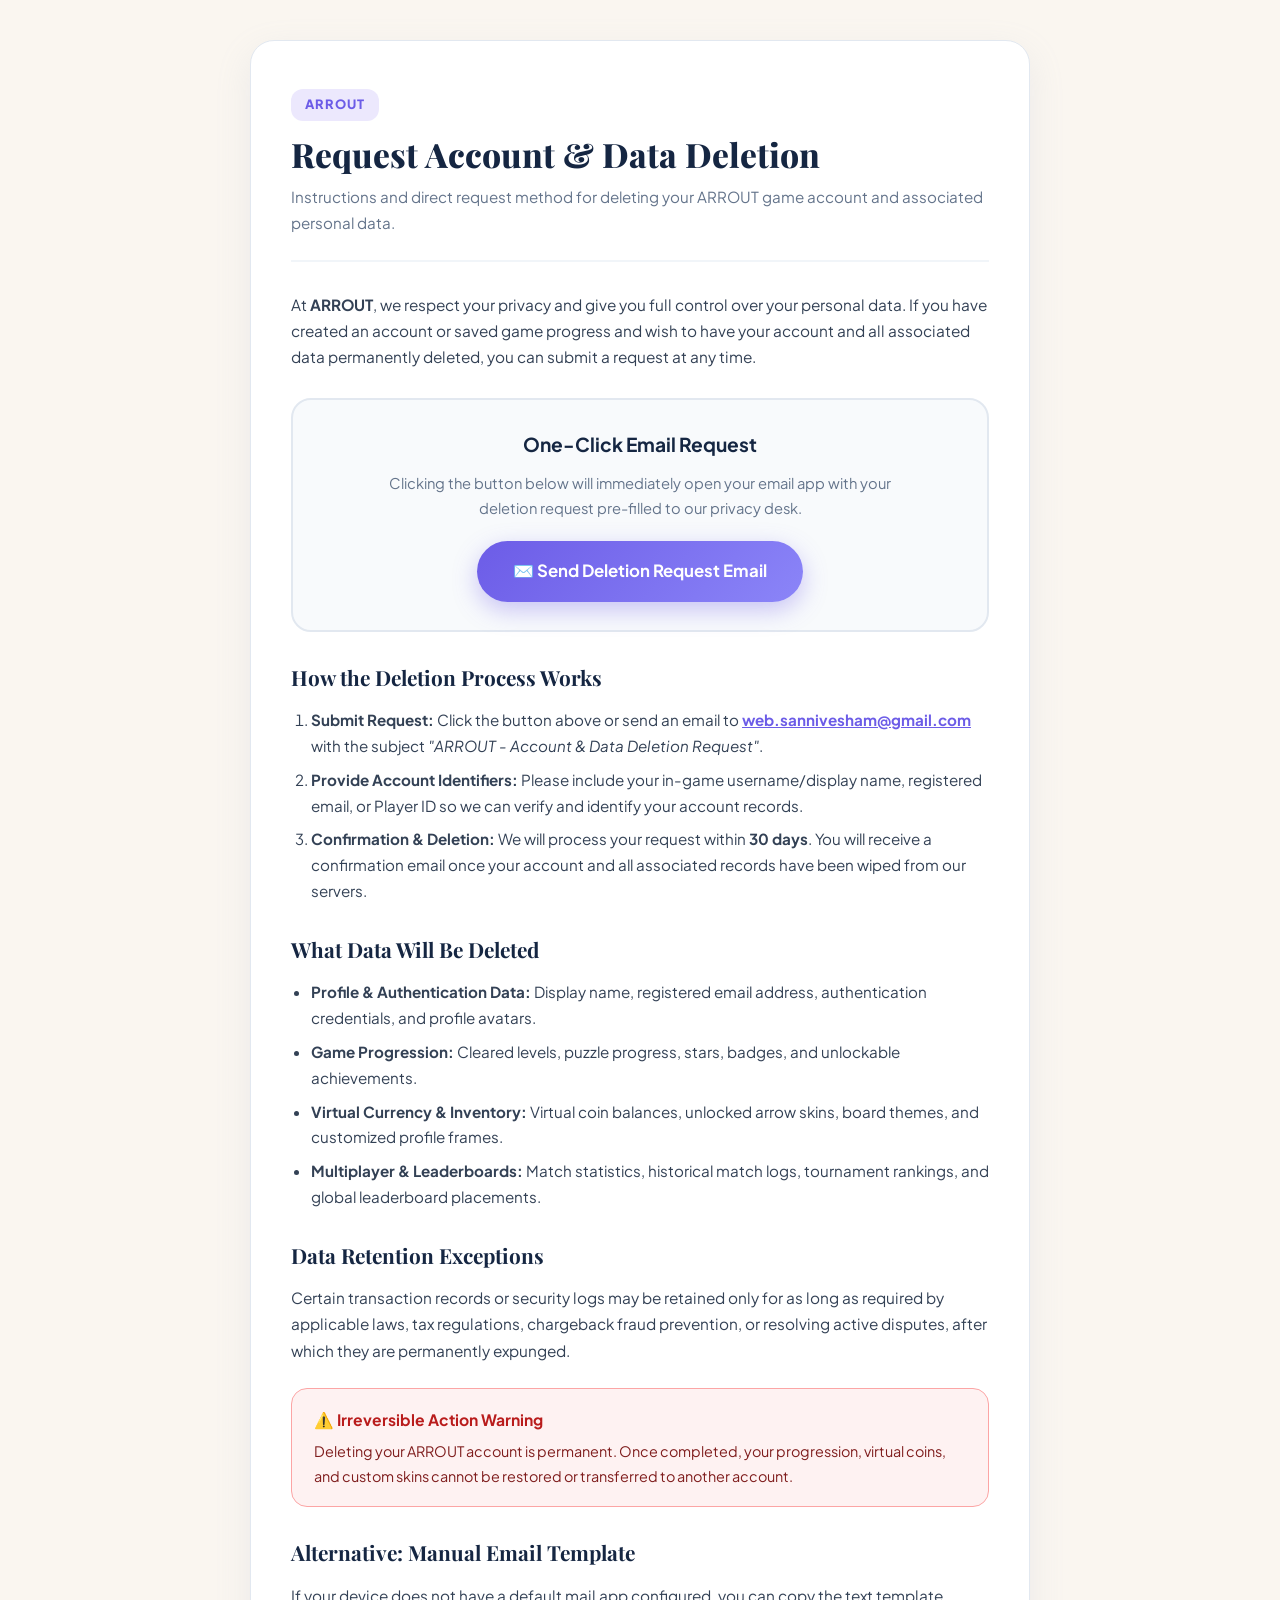
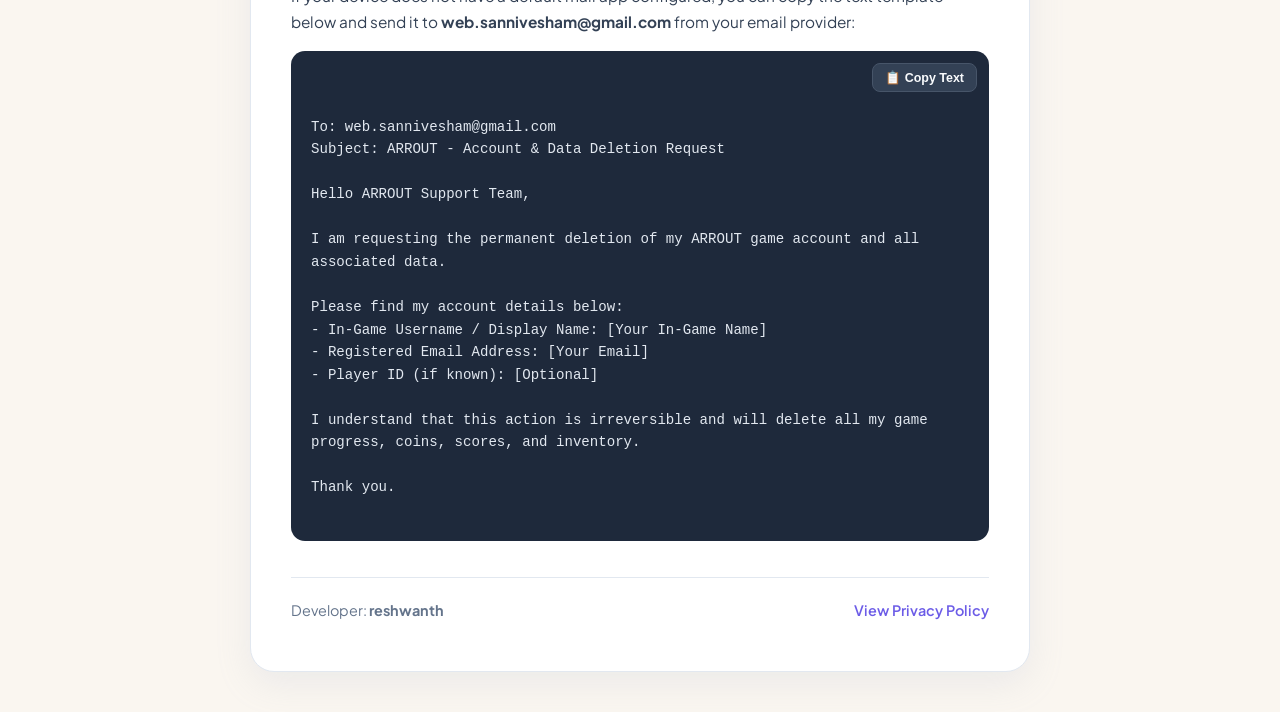
==== delete-account/index.html @ affaf5ff "Add dedicated Account Deletion page with prefilled email link and update privacy policy" ====
<!DOCTYPE html>
<html lang="en">
<head>
  <meta charset="UTF-8">
  <meta name="viewport" content="width=device-width, initial-scale=1.0">
  <title>ARROUT — Request Account & Data Deletion</title>
  <link rel="icon" href="data:image/svg+xml,<svg xmlns=%22http://www.w3.org/2000/svg%22 viewBox=%220 0 100 100%22><text y=%22.9em%22 font-size=%2290%22>🏹</text></svg>">
  <link rel="preconnect" href="https://fonts.googleapis.com">
  <link rel="preconnect" href="https://fonts.gstatic.com" crossorigin>
  <link href="https://fonts.googleapis.com/css2?family=Plus+Jakarta+Sans:wght@400;500;600;700;800&family=Playfair+Display:wght@700;800&display=swap" rel="stylesheet">
  <style>
    :root {
      --bg: #FAF6F0;
      --card-bg: #FFFFFF;
      --text-main: #1E293B;
      --text-navy: #152642;
      --text-muted: #64748B;
      --accent-purple: #6C5CE7;
      --accent-purple-hover: #5846E0;
      --accent-purple-light: #ECE8FD;
      --danger-red: #EF4444;
      --danger-bg: #FEF2F2;
      --danger-border: #FCA5A5;
      --border-color: #E2E8F0;
      --radius: 24px;
    }

    * {
      box-sizing: border-box;
      margin: 0;
      padding: 0;
    }

    body {
      background-color: var(--bg);
      color: var(--text-main);
      font-family: 'Plus Jakarta Sans', -apple-system, BlinkMacSystemFont, 'Segoe UI', Roboto, sans-serif;
      line-height: 1.7;
      padding: 40px 20px;
      display: flex;
      justify-content: center;
      min-height: 100vh;
    }

    .container {
      width: 100%;
      max-width: 780px;
      background: var(--card-bg);
      padding: 48px 40px;
      border-radius: var(--radius);
      box-shadow: 0 12px 35px rgba(160, 175, 200, 0.16);
      border: 1px solid var(--border-color);
    }

    .header-block {
      border-bottom: 2px solid #F1F5F9;
      padding-bottom: 24px;
      margin-bottom: 30px;
    }

    .brand-tag {
      display: inline-flex;
      align-items: center;
      gap: 6px;
      background: var(--accent-purple-light);
      color: var(--accent-purple);
      padding: 5px 14px;
      border-radius: 12px;
      font-size: 0.8rem;
      font-weight: 800;
      letter-spacing: 1px;
      margin-bottom: 12px;
    }

    h1 {
      font-family: 'Playfair Display', Georgia, serif;
      color: var(--text-navy);
      font-size: 2.1rem;
      font-weight: 800;
      line-height: 1.3;
      margin-bottom: 8px;
    }

    .subtitle {
      color: var(--text-muted);
      font-size: 0.95rem;
    }

    h2 {
      font-family: 'Playfair Display', Georgia, serif;
      color: var(--text-navy);
      font-size: 1.3rem;
      margin-top: 28px;
      margin-bottom: 12px;
    }

    p {
      margin-bottom: 14px;
      font-size: 0.96rem;
      color: #334155;
    }

    ul, ol {
      margin-left: 20px;
      margin-bottom: 18px;
      color: #334155;
    }

    li {
      margin-bottom: 8px;
      font-size: 0.95rem;
    }

    .action-card {
      background: #F8FAFC;
      border: 2px solid #E2E8F0;
      border-radius: 20px;
      padding: 28px;
      margin: 28px 0;
      text-align: center;
    }

    .action-card h3 {
      color: var(--text-navy);
      font-size: 1.2rem;
      margin-bottom: 10px;
    }

    .action-card p {
      color: var(--text-muted);
      font-size: 0.92rem;
      max-width: 540px;
      margin: 0 auto 20px auto;
    }

    .btn-mail {
      display: inline-flex;
      align-items: center;
      justify-content: center;
      gap: 10px;
      background: linear-gradient(135deg, #6C5CE7, #8B85F8);
      color: #FFFFFF !important;
      font-size: 1.05rem;
      font-weight: 700;
      padding: 16px 36px;
      border-radius: 50px;
      text-decoration: none;
      box-shadow: 0 8px 24px rgba(108, 92, 231, 0.35);
      transition: all 0.2s ease;
      cursor: pointer;
      border: none;
    }

    .btn-mail:hover {
      transform: translateY(-2px);
      box-shadow: 0 12px 28px rgba(108, 92, 231, 0.45);
    }

    .btn-mail:active {
      transform: translateY(0);
    }

    .warning-box {
      background: var(--danger-bg);
      border: 1px solid var(--danger-border);
      border-radius: 16px;
      padding: 18px 22px;
      margin: 24px 0;
    }

    .warning-box strong {
      color: #B91C1C;
      display: block;
      margin-bottom: 6px;
      font-size: 0.98rem;
    }

    .warning-box p {
      color: #7F1D1D;
      font-size: 0.9rem;
      margin-bottom: 0;
    }

    .preview-box {
      background: #1E293B;
      color: #E2E8F0;
      border-radius: 14px;
      padding: 20px;
      font-family: 'Courier New', Courier, monospace;
      font-size: 0.88rem;
      line-height: 1.6;
      white-space: pre-wrap;
      word-break: break-word;
      margin: 16px 0;
      position: relative;
    }

    .copy-btn {
      position: absolute;
      top: 12px;
      right: 12px;
      background: #334155;
      color: #F8FAFC;
      border: 1px solid #475569;
      border-radius: 8px;
      padding: 6px 12px;
      font-size: 0.78rem;
      font-weight: 600;
      cursor: pointer;
      transition: background 0.2s;
    }

    .copy-btn:hover {
      background: #475569;
    }

    .footer-links {
      margin-top: 36px;
      padding-top: 20px;
      border-top: 1px solid var(--border-color);
      display: flex;
      justify-content: space-between;
      align-items: center;
      flex-wrap: wrap;
      gap: 12px;
      font-size: 0.9rem;
      color: var(--text-muted);
    }

    .footer-links a {
      color: var(--accent-purple);
      text-decoration: none;
      font-weight: 600;
    }

    .footer-links a:hover {
      text-decoration: underline;
    }

    @media (max-width: 600px) {
      body {
        padding: 16px 12px;
      }
      .container {
        padding: 28px 20px;
      }
      h1 {
        font-size: 1.65rem;
      }
      .btn-mail {
        width: 100%;
        padding: 14px 20px;
      }
    }
  </style>
</head>
<body>

  <div class="container">
    <div class="header-block">
      <div class="brand-tag">ARROUT</div>
      <h1>Request Account & Data Deletion</h1>
      <div class="subtitle">
        Instructions and direct request method for deleting your ARROUT game account and associated personal data.
      </div>
    </div>

    <p>
      At <strong>ARROUT</strong>, we respect your privacy and give you full control over your personal data. If you have created an account or saved game progress and wish to have your account and all associated data permanently deleted, you can submit a request at any time.
    </p>

    <!-- Interactive One-Click Request Card -->
    <div class="action-card">
      <h3>One-Click Email Request</h3>
      <p>Clicking the button below will immediately open your email app with your deletion request pre-filled to our privacy desk.</p>
      
      <a class="btn-mail" href="mailto:web.sannivesham@gmail.com?subject=ARROUT%20-%20Account%20%26%20Data%20Deletion%20Request&body=Hello%20ARROUT%20Support%20Team%2C%0A%0AI%20am%20requesting%20the%20permanent%20deletion%20of%20my%20ARROUT%20game%20account%20and%20all%20associated%20data.%0A%0APlease%20find%20my%20account%20details%20below%3A%0A-%20In-Game%20Username%20%2F%20Display%20Name%3A%20%0A-%20Registered%20Email%20Address%3A%20%0A-%20Player%20ID%20%28if%20known%29%3A%20%0A%0AI%20understand%20that%20this%20action%20is%20irreversible%20and%20will%20delete%20all%20my%20game%20progress%2C%20coins%2C%20scores%2C%20and%20inventory.%0A%0AThank%20you.">
        ✉️ Send Deletion Request Email
      </a>
    </div>

    <h2>How the Deletion Process Works</h2>
    <ol>
      <li><strong>Submit Request:</strong> Click the button above or send an email to <a href="mailto:web.sannivesham@gmail.com" style="color: #6C5CE7; font-weight: 700;">web.sannivesham@gmail.com</a> with the subject <em>"ARROUT - Account & Data Deletion Request"</em>.</li>
      <li><strong>Provide Account Identifiers:</strong> Please include your in-game username/display name, registered email, or Player ID so we can verify and identify your account records.</li>
      <li><strong>Confirmation & Deletion:</strong> We will process your request within <strong>30 days</strong>. You will receive a confirmation email once your account and all associated records have been wiped from our servers.</li>
    </ol>

    <h2>What Data Will Be Deleted</h2>
    <ul>
      <li><strong>Profile & Authentication Data:</strong> Display name, registered email address, authentication credentials, and profile avatars.</li>
      <li><strong>Game Progression:</strong> Cleared levels, puzzle progress, stars, badges, and unlockable achievements.</li>
      <li><strong>Virtual Currency & Inventory:</strong> Virtual coin balances, unlocked arrow skins, board themes, and customized profile frames.</li>
      <li><strong>Multiplayer & Leaderboards:</strong> Match statistics, historical match logs, tournament rankings, and global leaderboard placements.</li>
    </ul>

    <h2>Data Retention Exceptions</h2>
    <p>
      Certain transaction records or security logs may be retained only for as long as required by applicable laws, tax regulations, chargeback fraud prevention, or resolving active disputes, after which they are permanently expunged.
    </p>

    <div class="warning-box">
      <strong>⚠️ Irreversible Action Warning</strong>
      <p>Deleting your ARROUT account is permanent. Once completed, your progression, virtual coins, and custom skins cannot be restored or transferred to another account.</p>
    </div>

    <h2>Alternative: Manual Email Template</h2>
    <p>If your device does not have a default mail app configured, you can copy the text template below and send it to <strong>web.sannivesham@gmail.com</strong> from your email provider:</p>

    <div class="preview-box">
      <button class="copy-btn" onclick="copyTemplate()">📋 Copy Text</button>
<span id="templateText">To: web.sannivesham@gmail.com
Subject: ARROUT - Account & Data Deletion Request

Hello ARROUT Support Team,

I am requesting the permanent deletion of my ARROUT game account and all associated data.

Please find my account details below:
- In-Game Username / Display Name: [Your In-Game Name]
- Registered Email Address: [Your Email]
- Player ID (if known): [Optional]

I understand that this action is irreversible and will delete all my game progress, coins, scores, and inventory.

Thank you.</span>
    </div>

    <div class="footer-links">
      <span>Developer: <strong>reshwanth</strong></span>
      <span>
        <a href="../privacy-policy/">View Privacy Policy</a>
      </span>
    </div>
  </div>

  <script>
    function copyTemplate() {
      const text = document.getElementById('templateText').innerText;
      navigator.clipboard.writeText(text).then(() => {
        const btn = document.querySelector('.copy-btn');
        btn.innerText = '✅ Copied!';
        setTimeout(() => { btn.innerText = '📋 Copy Text'; }, 2000);
      });
    }
  </script>
</body>
</html>
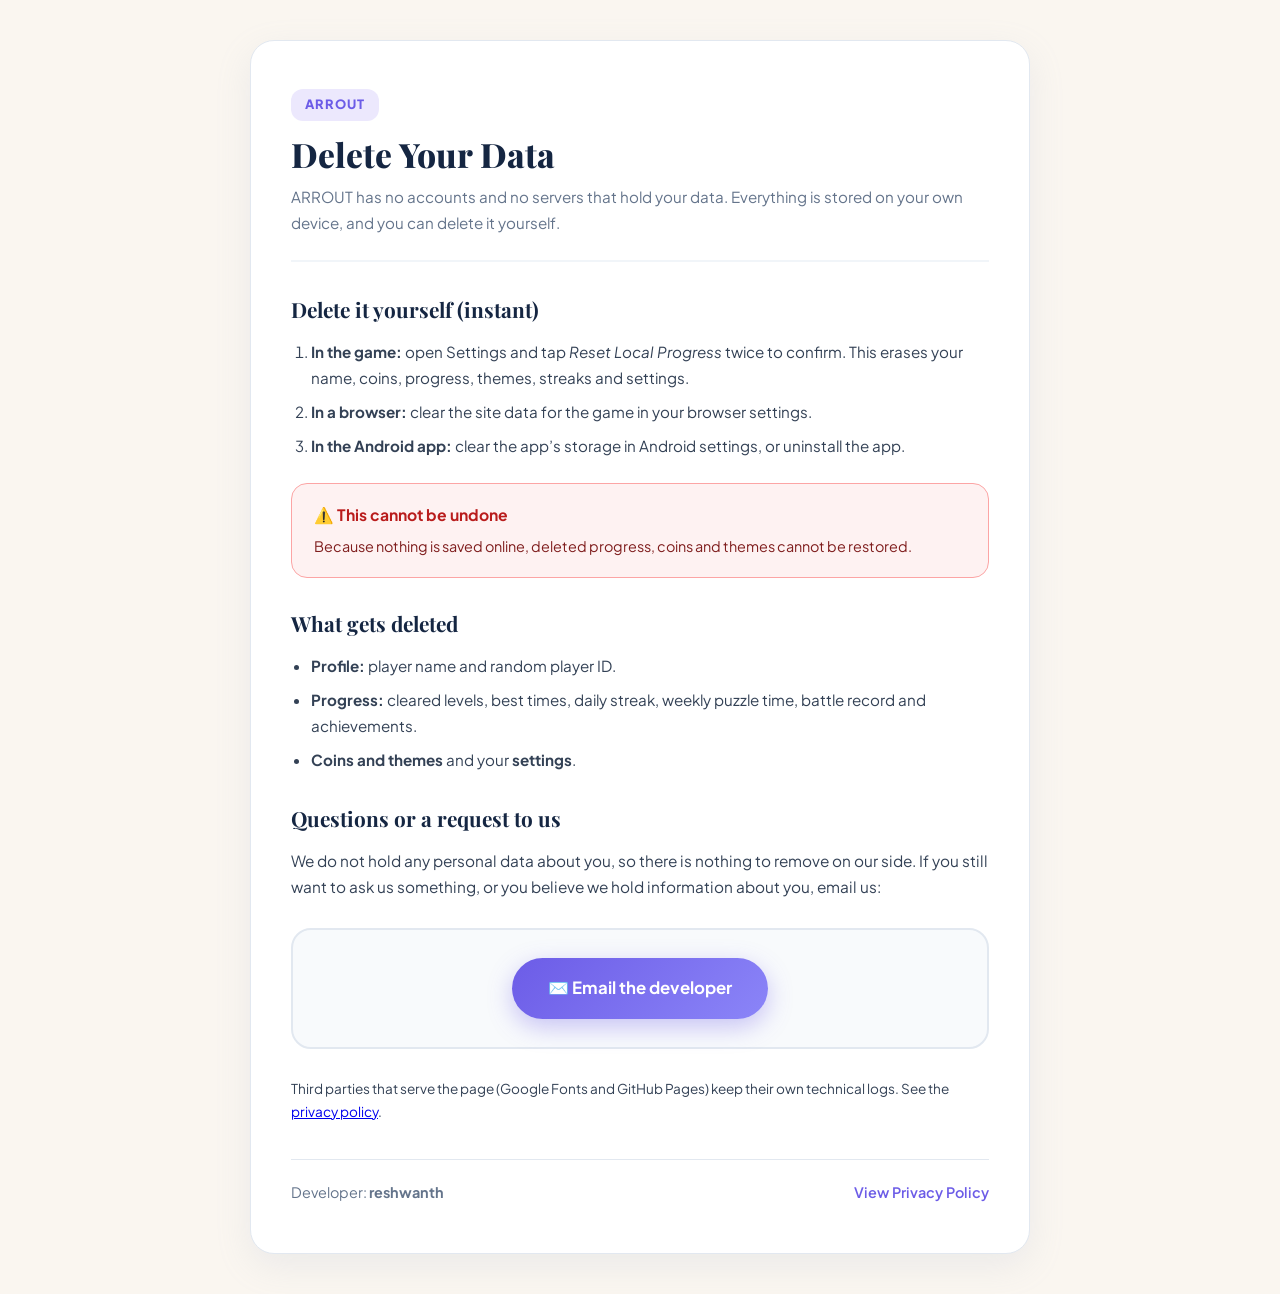
==== commit fb302c6f: "Add files via upload" ====
--- a/delete-account/index.html
+++ b/delete-account/index.html
@@ -255,94 +255,35 @@
   </style>
 </head>
 <body>
-
   <div class="container">
     <div class="header-block">
       <div class="brand-tag">ARROUT</div>
-      <h1>Request Account & Data Deletion</h1>
-      <div class="subtitle">
-        Instructions and direct request method for deleting your ARROUT game account and associated personal data.
-      </div>
+      <h1>Delete Your Data</h1>
+      <div class="subtitle">ARROUT has no accounts and no servers that hold your data. Everything is stored on your own device, and you can delete it yourself.</div>
     </div>
-
-    <p>
-      At <strong>ARROUT</strong>, we respect your privacy and give you full control over your personal data. If you have created an account or saved game progress and wish to have your account and all associated data permanently deleted, you can submit a request at any time.
-    </p>
-
-    <!-- Interactive One-Click Request Card -->
+    <h2>Delete it yourself (instant)</h2>
+    <ol>
+      <li><strong>In the game:</strong> open Settings and tap <em>Reset Local Progress</em> twice to confirm. This erases your name, coins, progress, themes, streaks and settings.</li>
+      <li><strong>In a browser:</strong> clear the site data for the game in your browser settings.</li>
+      <li><strong>In the Android app:</strong> clear the app’s storage in Android settings, or uninstall the app.</li>
+    </ol>
+    <div class="warning-box"><strong>⚠️ This cannot be undone</strong><p>Because nothing is saved online, deleted progress, coins and themes cannot be restored.</p></div>
+    <h2>What gets deleted</h2>
+    <ul>
+      <li><strong>Profile:</strong> player name and random player ID.</li>
+      <li><strong>Progress:</strong> cleared levels, best times, daily streak, weekly puzzle time, battle record and achievements.</li>
+      <li><strong>Coins and themes</strong> and your <strong>settings</strong>.</li>
+    </ul>
+    <h2>Questions or a request to us</h2>
+    <p>We do not hold any personal data about you, so there is nothing to remove on our side. If you still want to ask us something, or you believe we hold information about you, email us:</p>
     <div class="action-card">
-      <h3>One-Click Email Request</h3>
-      <p>Clicking the button below will immediately open your email app with your deletion request pre-filled to our privacy desk.</p>
-      
-      <a class="btn-mail" href="mailto:web.sannivesham@gmail.com?subject=ARROUT%20-%20Account%20%26%20Data%20Deletion%20Request&body=Hello%20ARROUT%20Support%20Team%2C%0A%0AI%20am%20requesting%20the%20permanent%20deletion%20of%20my%20ARROUT%20game%20account%20and%20all%20associated%20data.%0A%0APlease%20find%20my%20account%20details%20below%3A%0A-%20In-Game%20Username%20%2F%20Display%20Name%3A%20%0A-%20Registered%20Email%20Address%3A%20%0A-%20Player%20ID%20%28if%20known%29%3A%20%0A%0AI%20understand%20that%20this%20action%20is%20irreversible%20and%20will%20delete%20all%20my%20game%20progress%2C%20coins%2C%20scores%2C%20and%20inventory.%0A%0AThank%20you.">
-        ✉️ Send Deletion Request Email
-      </a>
+      <a class="btn-mail" href="mailto:web.sannivesham@gmail.com?subject=ARROUT%20-%20Account%20%26%20Data%20Deletion%20Request&body=Hello%20ARROUT%20Support%20Team%2C%0A%0AI%20am%20requesting%20the%20permanent%20deletion%20of%20my%20ARROUT%20game%20account%20and%20all%20associated%20data.%0A%0APlease%20find%20my%20account%20details%20below%3A%0A-%20In-Game%20Username%20%2F%20Display%20Name%3A%20%0A-%20Registered%20Email%20Address%3A%20%0A-%20Player%20ID%20%28if%20known%29%3A%20%0A%0AI%20understand%20that%20this%20action%20is%20irreversible%20and%20will%20delete%20all%20my%20game%20progress%2C%20coins%2C%20scores%2C%20and%20inventory.%0A%0AThank%20you.">✉️ Email the developer</a>
     </div>
-
-    <h2>How the Deletion Process Works</h2>
-    <ol>
-      <li><strong>Submit Request:</strong> Click the button above or send an email to <a href="mailto:web.sannivesham@gmail.com" style="color: #6C5CE7; font-weight: 700;">web.sannivesham@gmail.com</a> with the subject <em>"ARROUT - Account & Data Deletion Request"</em>.</li>
-      <li><strong>Provide Account Identifiers:</strong> Please include your in-game username/display name, registered email, or Player ID so we can verify and identify your account records.</li>
-      <li><strong>Confirmation & Deletion:</strong> We will process your request within <strong>30 days</strong>. You will receive a confirmation email once your account and all associated records have been wiped from our servers.</li>
-    </ol>
-
-    <h2>What Data Will Be Deleted</h2>
-    <ul>
-      <li><strong>Profile & Authentication Data:</strong> Display name, registered email address, authentication credentials, and profile avatars.</li>
-      <li><strong>Game Progression:</strong> Cleared levels, puzzle progress, stars, badges, and unlockable achievements.</li>
-      <li><strong>Virtual Currency & Inventory:</strong> Virtual coin balances, unlocked arrow skins, board themes, and customized profile frames.</li>
-      <li><strong>Multiplayer & Leaderboards:</strong> Match statistics, historical match logs, tournament rankings, and global leaderboard placements.</li>
-    </ul>
-
-    <h2>Data Retention Exceptions</h2>
-    <p>
-      Certain transaction records or security logs may be retained only for as long as required by applicable laws, tax regulations, chargeback fraud prevention, or resolving active disputes, after which they are permanently expunged.
-    </p>
-
-    <div class="warning-box">
-      <strong>⚠️ Irreversible Action Warning</strong>
-      <p>Deleting your ARROUT account is permanent. Once completed, your progression, virtual coins, and custom skins cannot be restored or transferred to another account.</p>
-    </div>
-
-    <h2>Alternative: Manual Email Template</h2>
-    <p>If your device does not have a default mail app configured, you can copy the text template below and send it to <strong>web.sannivesham@gmail.com</strong> from your email provider:</p>
-
-    <div class="preview-box">
-      <button class="copy-btn" onclick="copyTemplate()">📋 Copy Text</button>
-<span id="templateText">To: web.sannivesham@gmail.com
-Subject: ARROUT - Account & Data Deletion Request
-
-Hello ARROUT Support Team,
-
-I am requesting the permanent deletion of my ARROUT game account and all associated data.
-
-Please find my account details below:
-- In-Game Username / Display Name: [Your In-Game Name]
-- Registered Email Address: [Your Email]
-- Player ID (if known): [Optional]
-
-I understand that this action is irreversible and will delete all my game progress, coins, scores, and inventory.
-
-Thank you.</span>
-    </div>
-
+    <p style="font-size:.85rem;">Third parties that serve the page (Google Fonts and GitHub Pages) keep their own technical logs. See the <a href="../privacy-policy/#sec-8">privacy policy</a>.</p>
     <div class="footer-links">
       <span>Developer: <strong>reshwanth</strong></span>
-      <span>
-        <a href="../privacy-policy/">View Privacy Policy</a>
-      </span>
+      <span><a href="../privacy-policy/">View Privacy Policy</a></span>
     </div>
   </div>
-
-  <script>
-    function copyTemplate() {
-      const text = document.getElementById('templateText').innerText;
-      navigator.clipboard.writeText(text).then(() => {
-        const btn = document.querySelector('.copy-btn');
-        btn.innerText = '✅ Copied!';
-        setTimeout(() => { btn.innerText = '📋 Copy Text'; }, 2000);
-      });
-    }
-  </script>
 </body>
 </html>
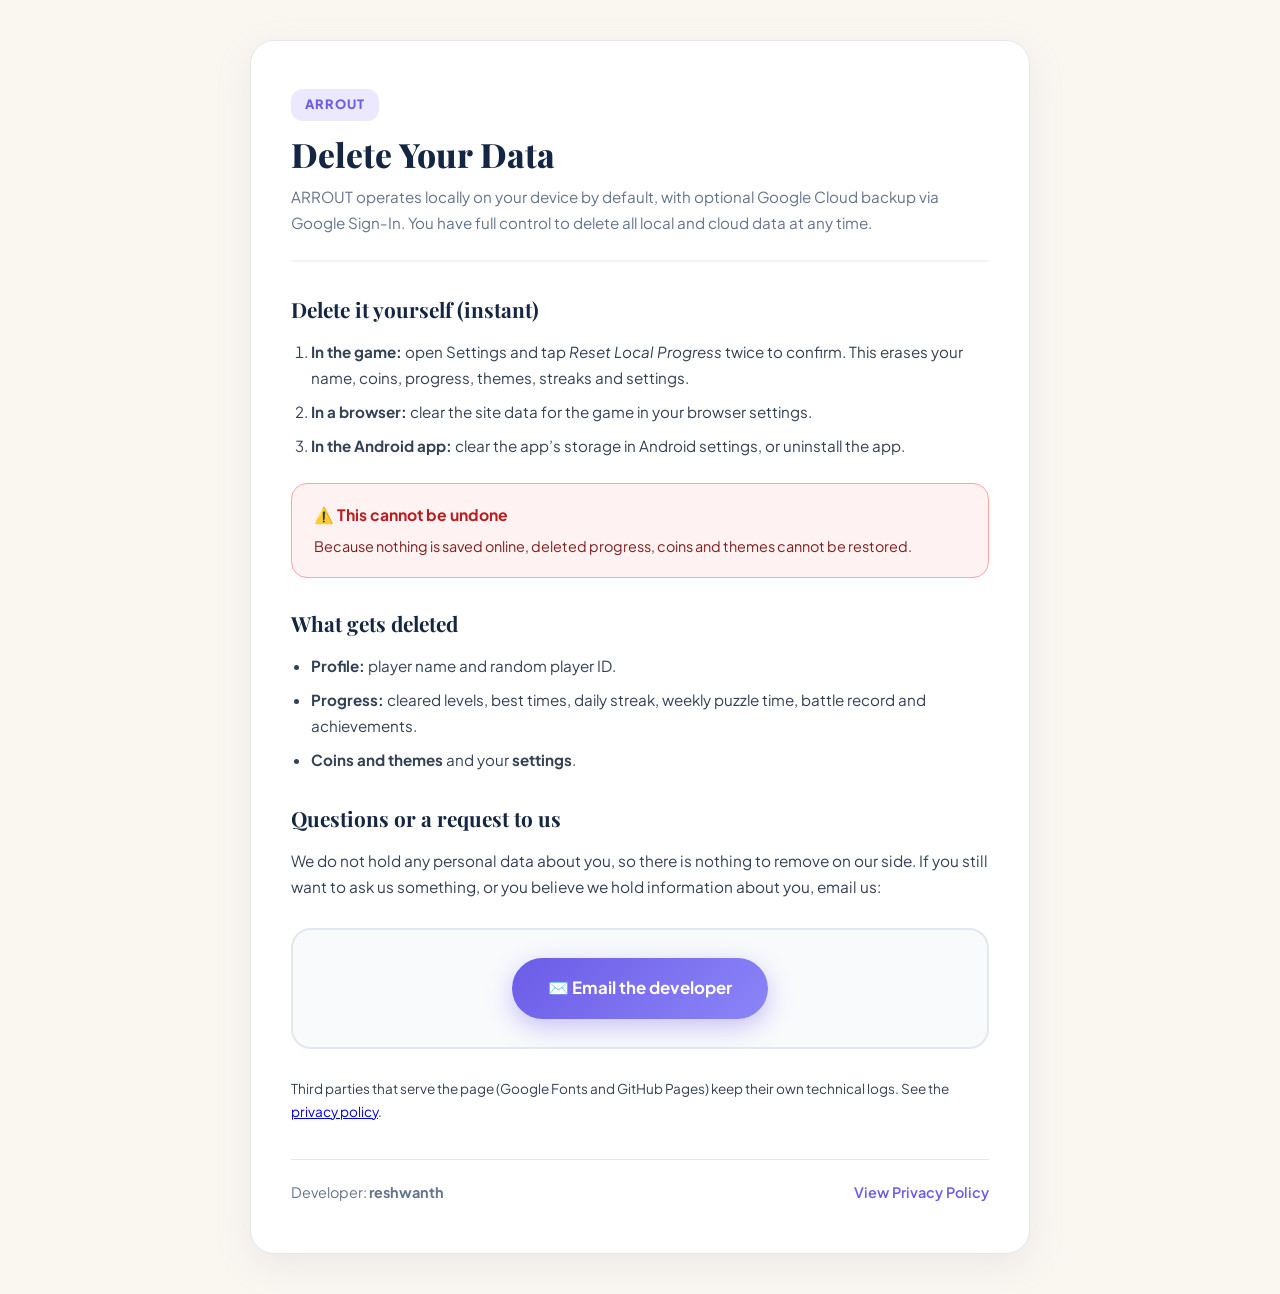
==== commit ec3331f1: "Integrate Firebase Google Sign-In, dual-layer cloud sync, and security rules" ====
--- a/delete-account/index.html
+++ b/delete-account/index.html
@@ -259,7 +259,7 @@
     <div class="header-block">
       <div class="brand-tag">ARROUT</div>
       <h1>Delete Your Data</h1>
-      <div class="subtitle">ARROUT has no accounts and no servers that hold your data. Everything is stored on your own device, and you can delete it yourself.</div>
+      <div class="subtitle">ARROUT operates locally on your device by default, with optional Google Cloud backup via Google Sign-In. You have full control to delete all local and cloud data at any time.</div>
     </div>
     <h2>Delete it yourself (instant)</h2>
     <ol>
